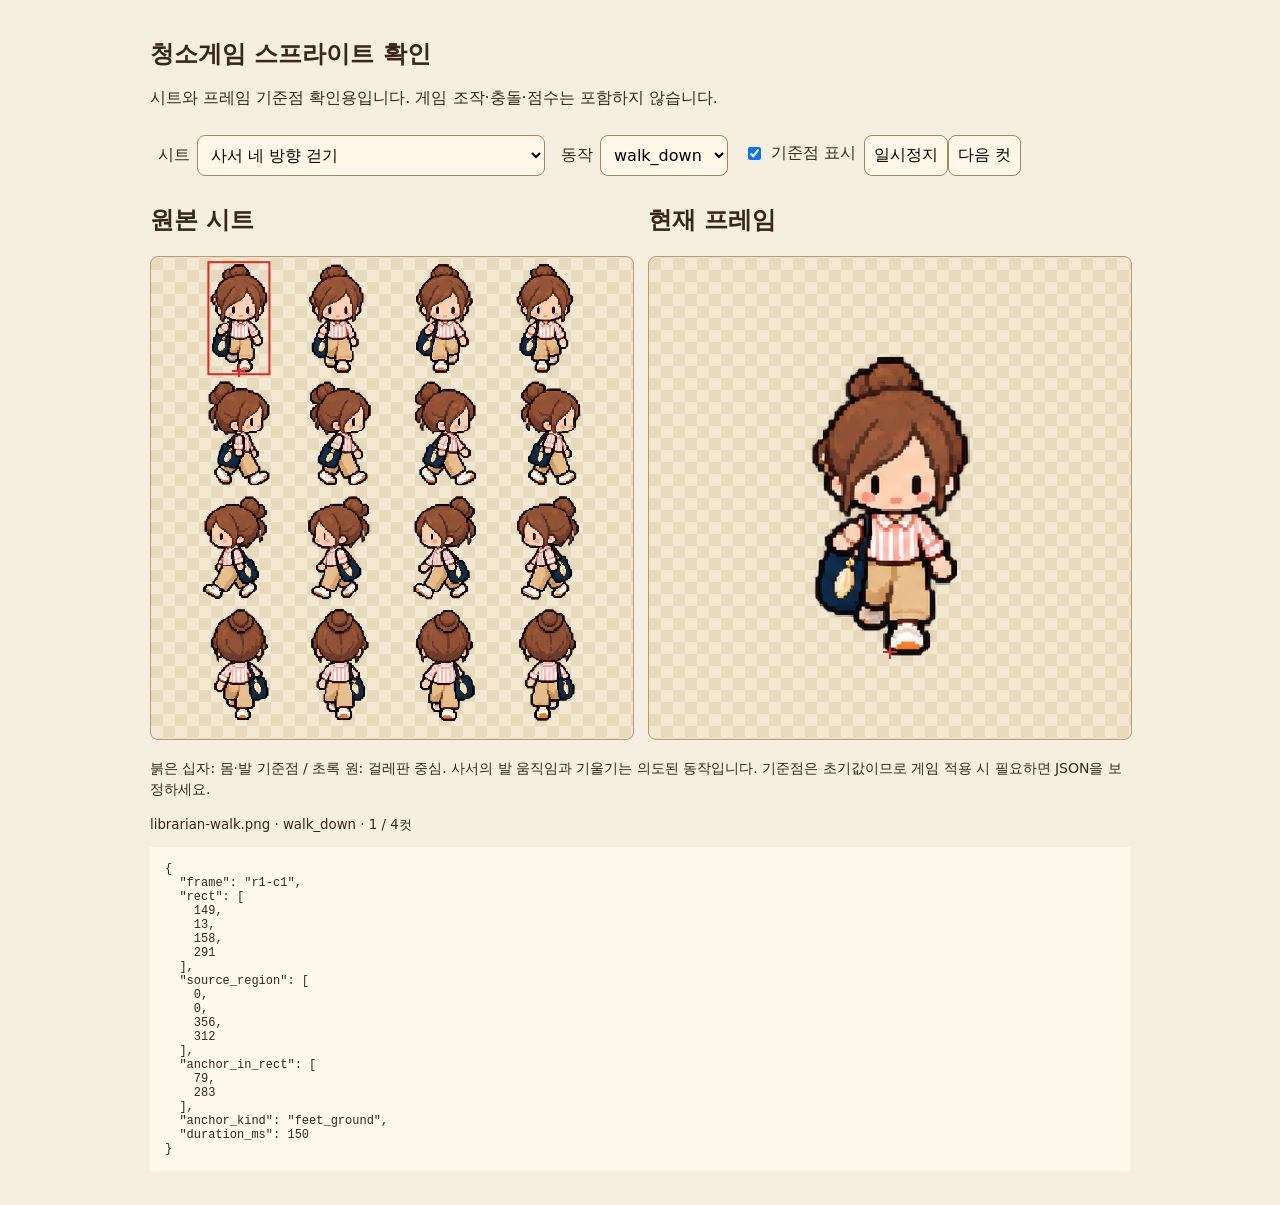
==== sprite-preview.html @ f1fd2f2f "초안" ====
<!doctype html>
<html lang="ko"><meta charset="utf-8"><meta name="viewport" content="width=device-width,initial-scale=1"><title>청소게임 스프라이트 확인</title>
<style>body{margin:0;background:#f6efdf;color:#38251e;font:16px system-ui,sans-serif}main{max-width:980px;margin:auto;padding:22px}h1{font-size:24px}select,button{font:inherit;padding:9px;border:1px solid #a58567;border-radius:8px;background:#fff8e8}label{display:inline-flex;gap:7px;align-items:center;margin:8px}.views{display:grid;grid-template-columns:1fr 1fr;gap:16px}canvas{background:repeating-conic-gradient(#e7dabd 0% 25%,#f3e8d1 0% 50%) 0/24px 24px;width:100%;image-rendering:pixelated;border:1px solid #b69b75;border-radius:8px}pre{overflow:auto;font-size:12px;background:#fff8ec;padding:15px;white-space:pre-wrap}small{display:block;line-height:1.5}p{line-height:1.55}@media(max-width:650px){.views{grid-template-columns:1fr}}.note{font-size:14px}</style>
<main><h1>청소게임 스프라이트 확인</h1><p>시트와 프레임 기준점 확인용입니다. 게임 조작·충돌·점수는 포함하지 않습니다.</p>
<label>시트 <select id="sheet"></select></label><label>동작 <select id="animation"></select></label><label><input type="checkbox" id="anchors" checked>기준점 표시</label><button id="play">일시정지</button><button id="next">다음 컷</button>
<div class="views"><section><h2>원본 시트</h2><canvas id="atlas" width="500" height="500"></canvas></section><section><h2>현재 프레임</h2><canvas id="stage" width="500" height="500"></canvas></section></div>
<p class="note">붉은 십자: 몸·발 기준점 / 초록 원: 걸레판 중심. 사서의 발 움직임과 기울기는 의도된 동작입니다. 기준점은 초기값이므로 게임 적용 시 필요하면 JSON을 보정하세요.</p><small id="status"></small><pre id="detail"></pre></main>
<script>
const sheets=[
  {
    "name": "librarian-walk",
    "label": "사서 네 방향 걷기",
    "schema_version": 1,
    "image": "librarian-walk.png",
    "size": [
      1254,
      1254
    ],
    "layout": "four_rows_with_nonuniform_source_regions",
    "rect_format": "x,y,width,height",
    "anchor_status": "suggested_initial_alignment",
    "bounds_method": "alpha > 128 with 5px margin inside nonuniform source region; original PNG unchanged",
    "frames": {
      "r1-c1": {
        "rect": [
          149,
          13,
          158,
          291
        ],
        "source_region": [
          0,
          0,
          356,
          312
        ],
        "anchor_in_rect": [
          79.0,
          283
        ],
        "anchor_kind": "feet_ground",
        "duration_ms": 150
      },
      "r1-c2": {
        "rect": [
          406,
          14,
          153,
          291
        ],
        "source_region": [
          356,
          0,
          265,
          312
        ],
        "anchor_in_rect": [
          76.5,
          283
        ],
        "anchor_kind": "feet_ground",
        "duration_ms": 150
      },
      "r1-c3": {
        "rect": [
          684,
          13,
          158,
          292
        ],
        "source_region": [
          621,
          0,
          273,
          312
        ],
        "anchor_in_rect": [
          79.0,
          284
        ],
        "anchor_kind": "feet_ground",
        "duration_ms": 150
      },
      "r1-c4": {
        "rect": [
          947,
          12,
          157,
          293
        ],
        "source_region": [
          894,
          0,
          360,
          312
        ],
        "anchor_in_rect": [
          78.5,
          285
        ],
        "anchor_kind": "feet_ground",
        "duration_ms": 150
      },
      "r2-c1": {
        "rect": [
          144,
          319,
          169,
          281
        ],
        "source_region": [
          0,
          312,
          361,
          297
        ],
        "anchor_in_rect": [
          84.5,
          273
        ],
        "anchor_kind": "feet_ground",
        "duration_ms": 150
      },
      "r2-c2": {
        "rect": [
          409,
          320,
          167,
          280
        ],
        "source_region": [
          361,
          312,
          267,
          297
        ],
        "anchor_in_rect": [
          83.5,
          272
        ],
        "anchor_kind": "feet_ground",
        "duration_ms": 150
      },
      "r2-c3": {
        "rect": [
          681,
          320,
          170,
          280
        ],
        "source_region": [
          628,
          312,
          276,
          297
        ],
        "anchor_in_rect": [
          85.0,
          272
        ],
        "anchor_kind": "feet_ground",
        "duration_ms": 150
      },
      "r2-c4": {
        "rect": [
          957,
          320,
          165,
          279
        ],
        "source_region": [
          904,
          312,
          350,
          297
        ],
        "anchor_in_rect": [
          82.5,
          271
        ],
        "anchor_kind": "feet_ground",
        "duration_ms": 150
      },
      "r3-c1": {
        "rect": [
          131,
          618,
          174,
          277
        ],
        "source_region": [
          0,
          609,
          355,
          295
        ],
        "anchor_in_rect": [
          87.0,
          269
        ],
        "anchor_kind": "feet_ground",
        "duration_ms": 150
      },
      "r3-c2": {
        "rect": [
          405,
          618,
          168,
          278
        ],
        "source_region": [
          355,
          609,
          270,
          295
        ],
        "anchor_in_rect": [
          84.0,
          270
        ],
        "anchor_kind": "feet_ground",
        "duration_ms": 150
      },
      "r3-c3": {
        "rect": [
          678,
          618,
          172,
          278
        ],
        "source_region": [
          625,
          609,
          274,
          295
        ],
        "anchor_in_rect": [
          86.0,
          270
        ],
        "anchor_kind": "feet_ground",
        "duration_ms": 150
      },
      "r3-c4": {
        "rect": [
          948,
          618,
          170,
          279
        ],
        "source_region": [
          899,
          609,
          355,
          295
        ],
        "anchor_in_rect": [
          85.0,
          271
        ],
        "anchor_kind": "feet_ground",
        "duration_ms": 150
      },
      "r4-c1": {
        "rect": [
          150,
          911,
          160,
          299
        ],
        "source_region": [
          0,
          904,
          361,
          350
        ],
        "anchor_in_rect": [
          80.0,
          291
        ],
        "anchor_kind": "feet_ground",
        "duration_ms": 150
      },
      "r4-c2": {
        "rect": [
          412,
          911,
          159,
          299
        ],
        "source_region": [
          361,
          904,
          266,
          350
        ],
        "anchor_in_rect": [
          79.5,
          291
        ],
        "anchor_kind": "feet_ground",
        "duration_ms": 150
      },
      "r4-c3": {
        "rect": [
          684,
          912,
          163,
          299
        ],
        "source_region": [
          627,
          904,
          273,
          350
        ],
        "anchor_in_rect": [
          81.5,
          291
        ],
        "anchor_kind": "feet_ground",
        "duration_ms": 150
      },
      "r4-c4": {
        "rect": [
          953,
          911,
          158,
          300
        ],
        "source_region": [
          900,
          904,
          354,
          350
        ],
        "anchor_in_rect": [
          79.0,
          292
        ],
        "anchor_kind": "feet_ground",
        "duration_ms": 150
      }
    },
    "animations": {
      "walk_down": {
        "frames": [
          "r1-c1",
          "r1-c2",
          "r1-c3",
          "r1-c4"
        ],
        "loop": true,
        "row": 1
      },
      "walk_right": {
        "frames": [
          "r2-c1",
          "r2-c2",
          "r2-c3",
          "r2-c4"
        ],
        "loop": true,
        "row": 2
      },
      "walk_left": {
        "frames": [
          "r3-c1",
          "r3-c2",
          "r3-c3",
          "r3-c4"
        ],
        "loop": true,
        "row": 3
      },
      "walk_up": {
        "frames": [
          "r4-c1",
          "r4-c2",
          "r4-c3",
          "r4-c4"
        ],
        "loop": true,
        "row": 4
      }
    }
  },
  {
    "name": "librarian-run",
    "label": "사서 네 방향 달리기",
    "schema_version": 1,
    "image": "librarian-run.png",
    "size": [
      1254,
      1254
    ],
    "layout": "four_rows_with_nonuniform_source_regions",
    "rect_format": "x,y,width,height",
    "anchor_status": "suggested_initial_alignment",
    "bounds_method": "alpha > 128 with 5px margin inside nonuniform source region; original PNG unchanged",
    "frames": {
      "r1-c1": {
        "rect": [
          140,
          17,
          181,
          294
        ],
        "source_region": [
          0,
          0,
          356,
          315
        ],
        "anchor_in_rect": [
          90.5,
          286
        ],
        "anchor_kind": "feet_ground",
        "duration_ms": 85
      },
      "r1-c2": {
        "rect": [
          397,
          17,
          185,
          295
        ],
        "source_region": [
          356,
          0,
          274,
          315
        ],
        "anchor_in_rect": [
          92.5,
          287
        ],
        "anchor_kind": "feet_ground",
        "duration_ms": 85
      },
      "r1-c3": {
        "rect": [
          685,
          15,
          174,
          297
        ],
        "source_region": [
          630,
          0,
          281,
          315
        ],
        "anchor_in_rect": [
          87.0,
          289
        ],
        "anchor_kind": "feet_ground",
        "duration_ms": 85
      },
      "r1-c4": {
        "rect": [
          963,
          14,
          185,
          294
        ],
        "source_region": [
          911,
          0,
          343,
          315
        ],
        "anchor_in_rect": [
          92.5,
          286
        ],
        "anchor_kind": "feet_ground",
        "duration_ms": 85
      },
      "r2-c1": {
        "rect": [
          116,
          321,
          208,
          285
        ],
        "source_region": [
          0,
          315,
          358,
          297
        ],
        "anchor_in_rect": [
          104.0,
          277
        ],
        "anchor_kind": "feet_ground",
        "duration_ms": 85
      },
      "r2-c2": {
        "rect": [
          395,
          317,
          205,
          280
        ],
        "source_region": [
          358,
          315,
          286,
          297
        ],
        "anchor_in_rect": [
          102.5,
          272
        ],
        "anchor_kind": "feet_ground",
        "duration_ms": 85
      },
      "r2-c3": {
        "rect": [
          688,
          321,
          191,
          285
        ],
        "source_region": [
          644,
          315,
          278,
          297
        ],
        "anchor_in_rect": [
          95.5,
          277
        ],
        "anchor_kind": "feet_ground",
        "duration_ms": 85
      },
      "r2-c4": {
        "rect": [
          964,
          317,
          207,
          285
        ],
        "source_region": [
          922,
          315,
          332,
          297
        ],
        "anchor_in_rect": [
          103.5,
          277
        ],
        "anchor_kind": "feet_ground",
        "duration_ms": 85
      },
      "r3-c1": {
        "rect": [
          103,
          621,
          211,
          281
        ],
        "source_region": [
          0,
          612,
          351,
          292
        ],
        "anchor_in_rect": [
          105.5,
          273
        ],
        "anchor_kind": "feet_ground",
        "duration_ms": 85
      },
      "r3-c2": {
        "rect": [
          386,
          619,
          211,
          275
        ],
        "source_region": [
          351,
          612,
          287,
          292
        ],
        "anchor_in_rect": [
          105.5,
          267
        ],
        "anchor_kind": "feet_ground",
        "duration_ms": 85
      },
      "r3-c3": {
        "rect": [
          678,
          619,
          209,
          283
        ],
        "source_region": [
          638,
          612,
          290,
          292
        ],
        "anchor_in_rect": [
          104.5,
          275
        ],
        "anchor_kind": "feet_ground",
        "duration_ms": 85
      },
      "r3-c4": {
        "rect": [
          968,
          622,
          207,
          277
        ],
        "source_region": [
          928,
          612,
          326,
          292
        ],
        "anchor_in_rect": [
          103.5,
          269
        ],
        "anchor_kind": "feet_ground",
        "duration_ms": 85
      },
      "r4-c1": {
        "rect": [
          138,
          907,
          179,
          304
        ],
        "source_region": [
          0,
          904,
          360,
          350
        ],
        "anchor_in_rect": [
          89.5,
          296
        ],
        "anchor_kind": "feet_ground",
        "duration_ms": 85
      },
      "r4-c2": {
        "rect": [
          403,
          910,
          182,
          297
        ],
        "source_region": [
          360,
          904,
          273,
          350
        ],
        "anchor_in_rect": [
          91.0,
          289
        ],
        "anchor_kind": "feet_ground",
        "duration_ms": 85
      },
      "r4-c3": {
        "rect": [
          682,
          910,
          179,
          301
        ],
        "source_region": [
          633,
          904,
          284,
          350
        ],
        "anchor_in_rect": [
          89.5,
          293
        ],
        "anchor_kind": "feet_ground",
        "duration_ms": 85
      },
      "r4-c4": {
        "rect": [
          974,
          910,
          175,
          301
        ],
        "source_region": [
          917,
          904,
          337,
          350
        ],
        "anchor_in_rect": [
          87.5,
          293
        ],
        "anchor_kind": "feet_ground",
        "duration_ms": 85
      }
    },
    "animations": {
      "run_down": {
        "frames": [
          "r1-c1",
          "r1-c2",
          "r1-c3",
          "r1-c4"
        ],
        "loop": true,
        "row": 1
      },
      "run_right": {
        "frames": [
          "r2-c1",
          "r2-c2",
          "r2-c3",
          "r2-c4"
        ],
        "loop": true,
        "row": 2
      },
      "run_left": {
        "frames": [
          "r3-c1",
          "r3-c2",
          "r3-c3",
          "r3-c4"
        ],
        "loop": true,
        "row": 3
      },
      "run_up": {
        "frames": [
          "r4-c1",
          "r4-c2",
          "r4-c3",
          "r4-c4"
        ],
        "loop": true,
        "row": 4
      }
    }
  },
  {
    "name": "librarian-actions",
    "label": "사서 몸 털기·기지개",
    "schema_version": 1,
    "image": "librarian-actions.png",
    "size": [
      1254,
      1254
    ],
    "layout": "four_rows_with_nonuniform_source_regions",
    "rect_format": "x,y,width,height",
    "anchor_status": "suggested_initial_alignment",
    "bounds_method": "alpha > 128 with 5px margin inside nonuniform source region; original PNG unchanged",
    "frames": {
      "r1-c1": {
        "rect": [
          88,
          34,
          236,
          274
        ],
        "source_region": [
          0,
          0,
          343,
          322
        ],
        "anchor_in_rect": [
          118.5,
          266
        ],
        "anchor_kind": "feet_ground",
        "duration_ms": 200
      },
      "r1-c2": {
        "rect": [
          377,
          34,
          220,
          275
        ],
        "source_region": [
          343,
          0,
          282,
          322
        ],
        "anchor_in_rect": [
          111.0,
          267
        ],
        "anchor_kind": "feet_ground",
        "duration_ms": 200
      },
      "r1-c3": {
        "rect": [
          653,
          34,
          226,
          274
        ],
        "source_region": [
          625,
          0,
          298,
          322
        ],
        "anchor_in_rect": [
          113.5,
          266
        ],
        "anchor_kind": "feet_ground",
        "duration_ms": 200
      },
      "r1-c4": {
        "rect": [
          973,
          33,
          164,
          276
        ],
        "source_region": [
          923,
          0,
          331,
          322
        ],
        "anchor_in_rect": [
          82.0,
          268
        ],
        "anchor_kind": "feet_ground",
        "duration_ms": 200
      },
      "r2-c1": {
        "rect": [
          79,
          336,
          243,
          279
        ],
        "source_region": [
          0,
          322,
          345,
          294
        ],
        "anchor_in_rect": [
          123.5,
          271
        ],
        "anchor_kind": "feet_ground",
        "duration_ms": 200
      },
      "r2-c2": {
        "rect": [
          377,
          339,
          208,
          276
        ],
        "source_region": [
          345,
          322,
          279,
          294
        ],
        "anchor_in_rect": [
          119.5,
          268
        ],
        "anchor_kind": "feet_ground",
        "duration_ms": 200
      },
      "r2-c3": {
        "rect": [
          668,
          339,
          213,
          276
        ],
        "source_region": [
          624,
          322,
          286,
          294
        ],
        "anchor_in_rect": [
          91.5,
          268
        ],
        "anchor_kind": "feet_ground",
        "duration_ms": 200
      },
      "r2-c4": {
        "rect": [
          973,
          336,
          167,
          279
        ],
        "source_region": [
          910,
          322,
          344,
          294
        ],
        "anchor_in_rect": [
          83.5,
          271
        ],
        "anchor_kind": "feet_ground",
        "duration_ms": 200
      },
      "r3-c1": {
        "rect": [
          88,
          623,
          178,
          273
        ],
        "source_region": [
          0,
          616,
          297,
          289
        ],
        "anchor_in_rect": [
          87,
          264
        ],
        "anchor_kind": "feet_ground",
        "duration_ms": 300
      },
      "r3-c2": {
        "rect": [
          327,
          681,
          273,
          215
        ],
        "source_region": [
          297,
          616,
          327,
          289
        ],
        "anchor_in_rect": [
          235,
          206
        ],
        "anchor_kind": "feet_ground",
        "duration_ms": 300
      },
      "r3-c3": {
        "rect": [
          649,
          654,
          296,
          244
        ],
        "source_region": [
          624,
          616,
          350,
          289
        ],
        "anchor_in_rect": [
          259,
          235
        ],
        "anchor_kind": "feet_ground",
        "duration_ms": 300
      },
      "r3-c4": {
        "rect": [
          1003,
          618,
          176,
          280
        ],
        "source_region": [
          974,
          616,
          280,
          289
        ],
        "anchor_in_rect": [
          92,
          271
        ],
        "anchor_kind": "feet_ground",
        "duration_ms": 300
      },
      "r4-c1": {
        "rect": [
          85,
          913,
          176,
          281
        ],
        "source_region": [
          0,
          905,
          297,
          349
        ],
        "anchor_in_rect": [
          88,
          273
        ],
        "anchor_kind": "feet_ground",
        "duration_ms": 300
      },
      "r4-c2": {
        "rect": [
          346,
          979,
          285,
          207
        ],
        "source_region": [
          297,
          905,
          354,
          349
        ],
        "anchor_in_rect": [
          32,
          199
        ],
        "anchor_kind": "feet_ground",
        "duration_ms": 300
      },
      "r4-c3": {
        "rect": [
          673,
          972,
          284,
          216
        ],
        "source_region": [
          651,
          905,
          330,
          349
        ],
        "anchor_in_rect": [
          35,
          208
        ],
        "anchor_kind": "feet_ground",
        "duration_ms": 300
      },
      "r4-c4": {
        "rect": [
          1006,
          912,
          175,
          284
        ],
        "source_region": [
          981,
          905,
          273,
          349
        ],
        "anchor_in_rect": [
          88,
          275
        ],
        "anchor_kind": "feet_ground",
        "duration_ms": 300
      }
    },
    "animations": {
      "shake_down": {
        "frames": [
          "r1-c1",
          "r1-c2",
          "r1-c3",
          "r1-c4"
        ],
        "loop": false,
        "row": 1
      },
      "shake_up": {
        "frames": [
          "r2-c1",
          "r2-c2",
          "r2-c3",
          "r2-c4"
        ],
        "loop": false,
        "row": 2
      },
      "stretch_left": {
        "frames": [
          "r3-c1",
          "r3-c2",
          "r3-c3",
          "r3-c4"
        ],
        "loop": false,
        "row": 3
      },
      "stretch_right": {
        "frames": [
          "r4-c1",
          "r4-c2",
          "r4-c3",
          "r4-c4"
        ],
        "loop": false,
        "row": 4
      }
    }
  },
  {
    "name": "cat-cleaning-actions",
    "label": "최종 고양이 한숨·땀 닦기·필살기·일반 이동",
    "schema_version": 1,
    "image": "cat-cleaning-actions.png",
    "size": [
      1254,
      1254
    ],
    "layout": "four_rows_with_nonuniform_source_regions",
    "rect_format": "x,y,width,height",
    "anchor_status": "suggested_initial_alignment",
    "bounds_method": "alpha > 128 with 5px margin inside nonuniform source region; original PNG unchanged",
    "frames": {
      "r1-c1": {
        "rect": [
          82,
          55,
          176,
          268
        ],
        "source_region": [
          0,
          0,
          320,
          337
        ],
        "anchor_in_rect": [
          88,
          207
        ],
        "anchor_kind": "body_pivot",
        "duration_ms": 300,
        "mop_center_in_rect": [
          88,
          44
        ]
      },
      "r1-c2": {
        "rect": [
          382,
          55,
          190,
          268
        ],
        "source_region": [
          320,
          0,
          312,
          337
        ],
        "anchor_in_rect": [
          97,
          207
        ],
        "anchor_kind": "body_pivot",
        "duration_ms": 300,
        "mop_center_in_rect": [
          96,
          44
        ]
      },
      "r1-c3": {
        "rect": [
          694,
          55,
          187,
          267
        ],
        "source_region": [
          632,
          0,
          314,
          337
        ],
        "anchor_in_rect": [
          92,
          207
        ],
        "anchor_kind": "body_pivot",
        "duration_ms": 300,
        "mop_center_in_rect": [
          89,
          44
        ]
      },
      "r1-c4": {
        "rect": [
          1012,
          55,
          170,
          271
        ],
        "source_region": [
          946,
          0,
          308,
          337
        ],
        "anchor_in_rect": [
          87,
          207
        ],
        "anchor_kind": "body_pivot",
        "duration_ms": 300,
        "mop_center_in_rect": [
          85,
          44
        ]
      },
      "r2-c1": {
        "rect": [
          82,
          350,
          170,
          255
        ],
        "source_region": [
          0,
          337,
          320,
          285
        ],
        "anchor_in_rect": [
          85,
          194
        ],
        "anchor_kind": "body_pivot",
        "duration_ms": 300,
        "mop_center_in_rect": [
          85,
          41
        ]
      },
      "r2-c2": {
        "rect": [
          396,
          350,
          169,
          254
        ],
        "source_region": [
          320,
          337,
          312,
          285
        ],
        "anchor_in_rect": [
          85,
          194
        ],
        "anchor_kind": "body_pivot",
        "duration_ms": 300,
        "mop_center_in_rect": [
          85,
          41
        ]
      },
      "r2-c3": {
        "rect": [
          692,
          348,
          176,
          257
        ],
        "source_region": [
          632,
          337,
          314,
          285
        ],
        "anchor_in_rect": [
          98,
          196
        ],
        "anchor_kind": "body_pivot",
        "duration_ms": 300,
        "mop_center_in_rect": [
          97,
          43
        ]
      },
      "r2-c4": {
        "rect": [
          1017,
          348,
          161,
          262
        ],
        "source_region": [
          946,
          337,
          308,
          285
        ],
        "anchor_in_rect": [
          79,
          196
        ],
        "anchor_kind": "body_pivot",
        "duration_ms": 300,
        "mop_center_in_rect": [
          80,
          43
        ]
      },
      "r3-c1": {
        "rect": [
          15,
          691,
          290,
          208
        ],
        "source_region": [
          0,
          622,
          320,
          299
        ],
        "anchor_in_rect": [
          200,
          144
        ],
        "anchor_kind": "body_pivot",
        "duration_ms": 80,
        "mop_center_in_rect": [
          96,
          40
        ]
      },
      "r3-c2": {
        "rect": [
          363,
          687,
          260,
          219
        ],
        "source_region": [
          320,
          622,
          312,
          299
        ],
        "anchor_in_rect": [
          158,
          152
        ],
        "anchor_kind": "body_pivot",
        "duration_ms": 80,
        "mop_center_in_rect": [
          114,
          37
        ]
      },
      "r3-c3": {
        "rect": [
          659,
          691,
          263,
          205
        ],
        "source_region": [
          632,
          622,
          314,
          299
        ],
        "anchor_in_rect": [
          97,
          144
        ],
        "anchor_kind": "body_pivot",
        "duration_ms": 80,
        "mop_center_in_rect": [
          167,
          40
        ]
      },
      "r3-c4": {
        "rect": [
          971,
          634,
          256,
          264
        ],
        "source_region": [
          946,
          622,
          308,
          299
        ],
        "anchor_in_rect": [
          123,
          201
        ],
        "anchor_kind": "body_pivot",
        "duration_ms": 80,
        "mop_center_in_rect": [
          126,
          47
        ]
      },
      "r4-c1": {
        "rect": [
          80,
          937,
          172,
          263
        ],
        "source_region": [
          0,
          921,
          320,
          333
        ],
        "anchor_in_rect": [
          86,
          190
        ],
        "anchor_kind": "body_pivot",
        "duration_ms": 150,
        "mop_center_in_rect": [
          86,
          41
        ]
      },
      "r4-c2": {
        "rect": [
          393,
          938,
          167,
          256
        ],
        "source_region": [
          320,
          921,
          312,
          333
        ],
        "anchor_in_rect": [
          84,
          189
        ],
        "anchor_kind": "body_pivot",
        "duration_ms": 150,
        "mop_center_in_rect": [
          84,
          40
        ]
      },
      "r4-c3": {
        "rect": [
          698,
          936,
          166,
          264
        ],
        "source_region": [
          632,
          921,
          314,
          333
        ],
        "anchor_in_rect": [
          83,
          191
        ],
        "anchor_kind": "body_pivot",
        "duration_ms": 150,
        "mop_center_in_rect": [
          83,
          42
        ]
      },
      "r4-c4": {
        "rect": [
          1015,
          937,
          164,
          261
        ],
        "source_region": [
          946,
          921,
          308,
          333
        ],
        "anchor_in_rect": [
          82,
          190
        ],
        "anchor_kind": "body_pivot",
        "duration_ms": 150,
        "mop_center_in_rect": [
          82,
          41
        ]
      }
    },
    "animations": {
      "idle_sigh": {
        "frames": [
          "r1-c1",
          "r1-c2",
          "r1-c3",
          "r1-c4"
        ],
        "loop": false,
        "row": 1
      },
      "wipe_sweat": {
        "frames": [
          "r2-c1",
          "r2-c2",
          "r2-c3",
          "r2-c4"
        ],
        "loop": false,
        "row": 2
      },
      "wadada_clean": {
        "frames": [
          "r3-c1",
          "r3-c2",
          "r3-c3",
          "r3-c4"
        ],
        "loop": true,
        "row": 3
      },
      "ordinary_push": {
        "frames": [
          "r4-c1",
          "r4-c2",
          "r4-c3",
          "r4-c4"
        ],
        "loop": true,
        "row": 4
      }
    }
  },
  {
    "name": "paint-cleaning-effects",
    "label": "운동화 자국·물감 튀김·닦임·광역 청소",
    "schema_version": 1,
    "image": "paint-cleaning-effects.png",
    "size": [
      1254,
      1254
    ],
    "layout": "four_rows_with_nonuniform_source_regions",
    "rect_format": "x,y,width,height",
    "anchor_status": "suggested_initial_alignment",
    "bounds_method": "alpha > 128 with 5px margin inside nonuniform source region; original PNG unchanged",
    "frames": {
      "r1-c1": {
        "rect": [
          91,
          82,
          129,
          242
        ],
        "source_region": [
          0,
          0,
          310,
          341
        ],
        "anchor_in_rect": [
          64.5,
          121.0
        ],
        "anchor_kind": "effect_center",
        "duration_ms": 0
      },
      "r1-c2": {
        "rect": [
          406,
          82,
          128,
          242
        ],
        "source_region": [
          310,
          0,
          312,
          341
        ],
        "anchor_in_rect": [
          64.0,
          121.0
        ],
        "anchor_kind": "effect_center",
        "duration_ms": 0
      },
      "r1-c3": {
        "rect": [
          718,
          82,
          128,
          242
        ],
        "source_region": [
          622,
          0,
          317,
          341
        ],
        "anchor_in_rect": [
          64.0,
          121.0
        ],
        "anchor_kind": "effect_center",
        "duration_ms": 0
      },
      "r1-c4": {
        "rect": [
          1036,
          82,
          128,
          242
        ],
        "source_region": [
          939,
          0,
          315,
          341
        ],
        "anchor_in_rect": [
          64.0,
          121.0
        ],
        "anchor_kind": "effect_center",
        "duration_ms": 0
      },
      "r2-c1": {
        "rect": [
          79,
          439,
          170,
          161
        ],
        "source_region": [
          0,
          341,
          310,
          313
        ],
        "anchor_in_rect": [
          85.0,
          80.5
        ],
        "anchor_kind": "effect_center",
        "duration_ms": 100
      },
      "r2-c2": {
        "rect": [
          354,
          383,
          229,
          235
        ],
        "source_region": [
          310,
          341,
          312,
          313
        ],
        "anchor_in_rect": [
          114.5,
          117.5
        ],
        "anchor_kind": "effect_center",
        "duration_ms": 100
      },
      "r2-c3": {
        "rect": [
          639,
          359,
          287,
          274
        ],
        "source_region": [
          622,
          341,
          334,
          313
        ],
        "anchor_in_rect": [
          143.5,
          137.0
        ],
        "anchor_kind": "effect_center",
        "duration_ms": 100
      },
      "r2-c4": {
        "rect": [
          982,
          455,
          234,
          148
        ],
        "source_region": [
          956,
          341,
          298,
          313
        ],
        "anchor_in_rect": [
          117.0,
          74.0
        ],
        "anchor_kind": "effect_center",
        "duration_ms": 100
      },
      "r3-c1": {
        "rect": [
          90,
          681,
          130,
          240
        ],
        "source_region": [
          0,
          654,
          310,
          294
        ],
        "anchor_in_rect": [
          65.0,
          120.0
        ],
        "anchor_kind": "effect_center",
        "duration_ms": 90
      },
      "r3-c2": {
        "rect": [
          399,
          676,
          175,
          246
        ],
        "source_region": [
          310,
          654,
          324,
          294
        ],
        "anchor_in_rect": [
          87.5,
          123.0
        ],
        "anchor_kind": "effect_center",
        "duration_ms": 90
      },
      "r3-c3": {
        "rect": [
          718,
          699,
          156,
          227
        ],
        "source_region": [
          634,
          654,
          320,
          294
        ],
        "anchor_in_rect": [
          78.0,
          113.5
        ],
        "anchor_kind": "effect_center",
        "duration_ms": 90
      },
      "r3-c4": {
        "rect": [
          1041,
          721,
          130,
          174
        ],
        "source_region": [
          954,
          654,
          300,
          294
        ],
        "anchor_in_rect": [
          65.0,
          87.0
        ],
        "anchor_kind": "effect_center",
        "duration_ms": 90
      },
      "r4-c1": {
        "rect": [
          55,
          1000,
          239,
          203
        ],
        "source_region": [
          0,
          948,
          320,
          306
        ],
        "anchor_in_rect": [
          119.5,
          101.5
        ],
        "anchor_kind": "effect_center",
        "duration_ms": 80
      },
      "r4-c2": {
        "rect": [
          330,
          971,
          278,
          237
        ],
        "source_region": [
          320,
          948,
          300,
          306
        ],
        "anchor_in_rect": [
          139.0,
          118.5
        ],
        "anchor_kind": "effect_center",
        "duration_ms": 80
      },
      "r4-c3": {
        "rect": [
          631,
          1008,
          320,
          190
        ],
        "source_region": [
          620,
          948,
          331,
          306
        ],
        "anchor_in_rect": [
          160.0,
          95.0
        ],
        "anchor_kind": "effect_center",
        "duration_ms": 80
      },
      "r4-c4": {
        "rect": [
          951,
          1022,
          240,
          158
        ],
        "source_region": [
          951,
          948,
          303,
          306
        ],
        "anchor_in_rect": [
          120.0,
          79.0
        ],
        "anchor_kind": "effect_center",
        "duration_ms": 80
      }
    },
    "animations": {
      "paint_splash": {
        "frames": [
          "r2-c1",
          "r2-c2",
          "r2-c3",
          "r2-c4"
        ],
        "loop": false,
        "row": 2
      },
      "erase_footprint": {
        "frames": [
          "r3-c1",
          "r3-c2",
          "r3-c3",
          "r3-c4"
        ],
        "loop": false,
        "row": 3
      },
      "wide_clean_effect": {
        "frames": [
          "r4-c1",
          "r4-c2",
          "r4-c3",
          "r4-c4"
        ],
        "loop": false,
        "row": 4
      },
      "footprint_orange_left": {
        "frames": [
          "r1-c1"
        ],
        "loop": false,
        "kind": "static_variant"
      },
      "footprint_orange_right": {
        "frames": [
          "r1-c2"
        ],
        "loop": false,
        "kind": "static_variant"
      },
      "footprint_green_left": {
        "frames": [
          "r1-c3"
        ],
        "loop": false,
        "kind": "static_variant"
      },
      "footprint_green_right": {
        "frames": [
          "r1-c4"
        ],
        "loop": false,
        "kind": "static_variant"
      }
    }
  }
]
;
const $=id=>document.getElementById(id);
let selected=0,animation='',frameIndex=0,clock=0,playing=true,last=0,loaded=false;
const image=new Image();const atlas=$('atlas').getContext('2d'),stage=$('stage').getContext('2d');
atlas.imageSmoothingEnabled=false;stage.imageSmoothingEnabled=false;
for(let i=0;i<sheets.length;i++){const opt=new Option(sheets[i].label,String(i));$('sheet').add(opt);}
function setAnimation(){animation=$('animation').value;frameIndex=0;clock=0;draw();}
function setSheet(){selected=Number($('sheet').value);const d=sheets[selected];$('animation').replaceChildren();for(const k of Object.keys(d.animations))$('animation').add(new Option(k,k));animation=$('animation').value;frameIndex=0;clock=0;loaded=false;image.src='assets/'+d.image;}
image.onload=()=>{loaded=true;draw();};image.onerror=()=>{$('status').textContent='파일을 읽지 못했습니다. ZIP 전체를 압축 해제한 뒤 이 HTML을 여세요.';};
function cross(ctx,x,y,color){ctx.strokeStyle=color;ctx.lineWidth=2;ctx.beginPath();ctx.moveTo(x-7,y);ctx.lineTo(x+7,y);ctx.moveTo(x,y-7);ctx.lineTo(x,y+7);ctx.stroke();}
function draw(){if(!loaded)return;const d=sheets[selected],an=d.animations[animation];frameIndex%=an.frames.length;const id=an.frames[frameIndex],f=d.frames[id];const [x,y,w,h]=f.rect;atlas.clearRect(0,0,500,500);stage.clearRect(0,0,500,500);const ratio=500/d.size[0];atlas.drawImage(image,0,0,500,500);atlas.strokeStyle='#e32924';atlas.lineWidth=2;atlas.strokeRect(x*ratio,y*ratio,w*ratio,h*ratio);const maxSize=Math.max(...Object.values(d.frames).map(v=>Math.max(v.rect[2],v.rect[3])));const scale=Math.min(1.1,330/maxSize);const ax=250,ay=f.anchor_kind==='feet_ground'?410:300;const dx=ax-f.anchor_in_rect[0]*scale,dy=ay-f.anchor_in_rect[1]*scale;stage.drawImage(image,x,y,w,h,dx,dy,w*scale,h*scale);if($('anchors').checked){cross(stage,ax,ay,'#d92925');cross(atlas,(x+f.anchor_in_rect[0])*ratio,(y+f.anchor_in_rect[1])*ratio,'#d92925');if(f.mop_center_in_rect){const mx=dx+f.mop_center_in_rect[0]*scale,my=dy+f.mop_center_in_rect[1]*scale;stage.strokeStyle='#159145';stage.beginPath();stage.arc(mx,my,7,0,Math.PI*2);stage.stroke();}}$('status').textContent=d.image+' · '+animation+' · '+(frameIndex+1)+' / '+an.frames.length+'컷';$('detail').textContent=JSON.stringify({frame:id,...f},null,2);}
$('sheet').onchange=setSheet;$('animation').onchange=setAnimation;$('anchors').onchange=draw;$('play').onclick=()=>{playing=!playing;$('play').textContent=playing?'일시정지':'재생';};$('next').onclick=()=>{playing=false;$('play').textContent='재생';frameIndex++;clock=0;draw();};
function tick(t){const dt=last?Math.min(t-last,100):0;last=t;if(loaded&&playing){const d=sheets[selected],an=d.animations[animation],f=d.frames[an.frames[frameIndex]];clock+=dt;const duration=f.duration_ms||1000;if(clock>=duration){clock-=duration;frameIndex=(frameIndex+1)%an.frames.length;draw();}}requestAnimationFrame(tick);}
setSheet();requestAnimationFrame(tick);
</script></html>
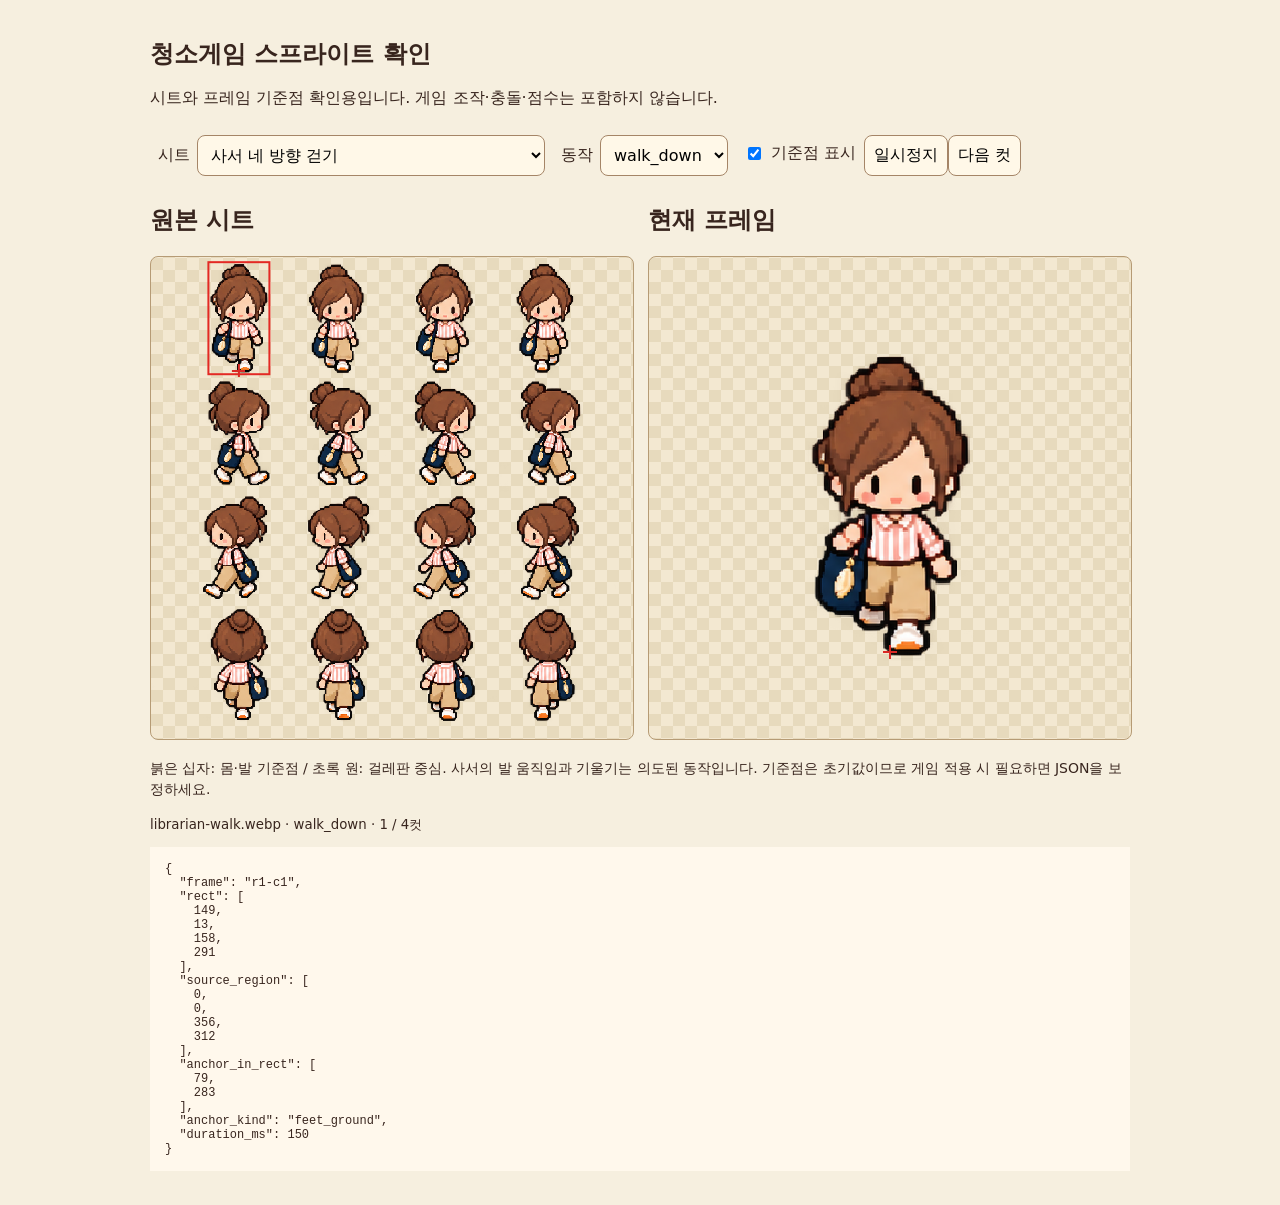
==== commit 416e5399: "용량줄이기" ====
--- a/sprite-preview.html
+++ b/sprite-preview.html
@@ -11,7 +11,7 @@
     "name": "librarian-walk",
     "label": "사서 네 방향 걷기",
     "schema_version": 1,
-    "image": "librarian-walk.png",
+    "image": "librarian-walk.webp",
     "size": [
       1254,
       1254
@@ -389,7 +389,7 @@
     "name": "librarian-run",
     "label": "사서 네 방향 달리기",
     "schema_version": 1,
-    "image": "librarian-run.png",
+    "image": "librarian-run.webp",
     "size": [
       1254,
       1254
@@ -767,7 +767,7 @@
     "name": "librarian-actions",
     "label": "사서 몸 털기·기지개",
     "schema_version": 1,
-    "image": "librarian-actions.png",
+    "image": "librarian-actions.webp",
     "size": [
       1254,
       1254
@@ -1145,7 +1145,7 @@
     "name": "cat-cleaning-actions",
     "label": "최종 고양이 한숨·땀 닦기·필살기·일반 이동",
     "schema_version": 1,
-    "image": "cat-cleaning-actions.png",
+    "image": "cat-cleaning-actions.webp",
     "size": [
       1254,
       1254
@@ -1587,7 +1587,7 @@
     "name": "paint-cleaning-effects",
     "label": "운동화 자국·물감 튀김·닦임·광역 청소",
     "schema_version": 1,
-    "image": "paint-cleaning-effects.png",
+    "image": "paint-cleaning-effects.webp",
     "size": [
       1254,
       1254
